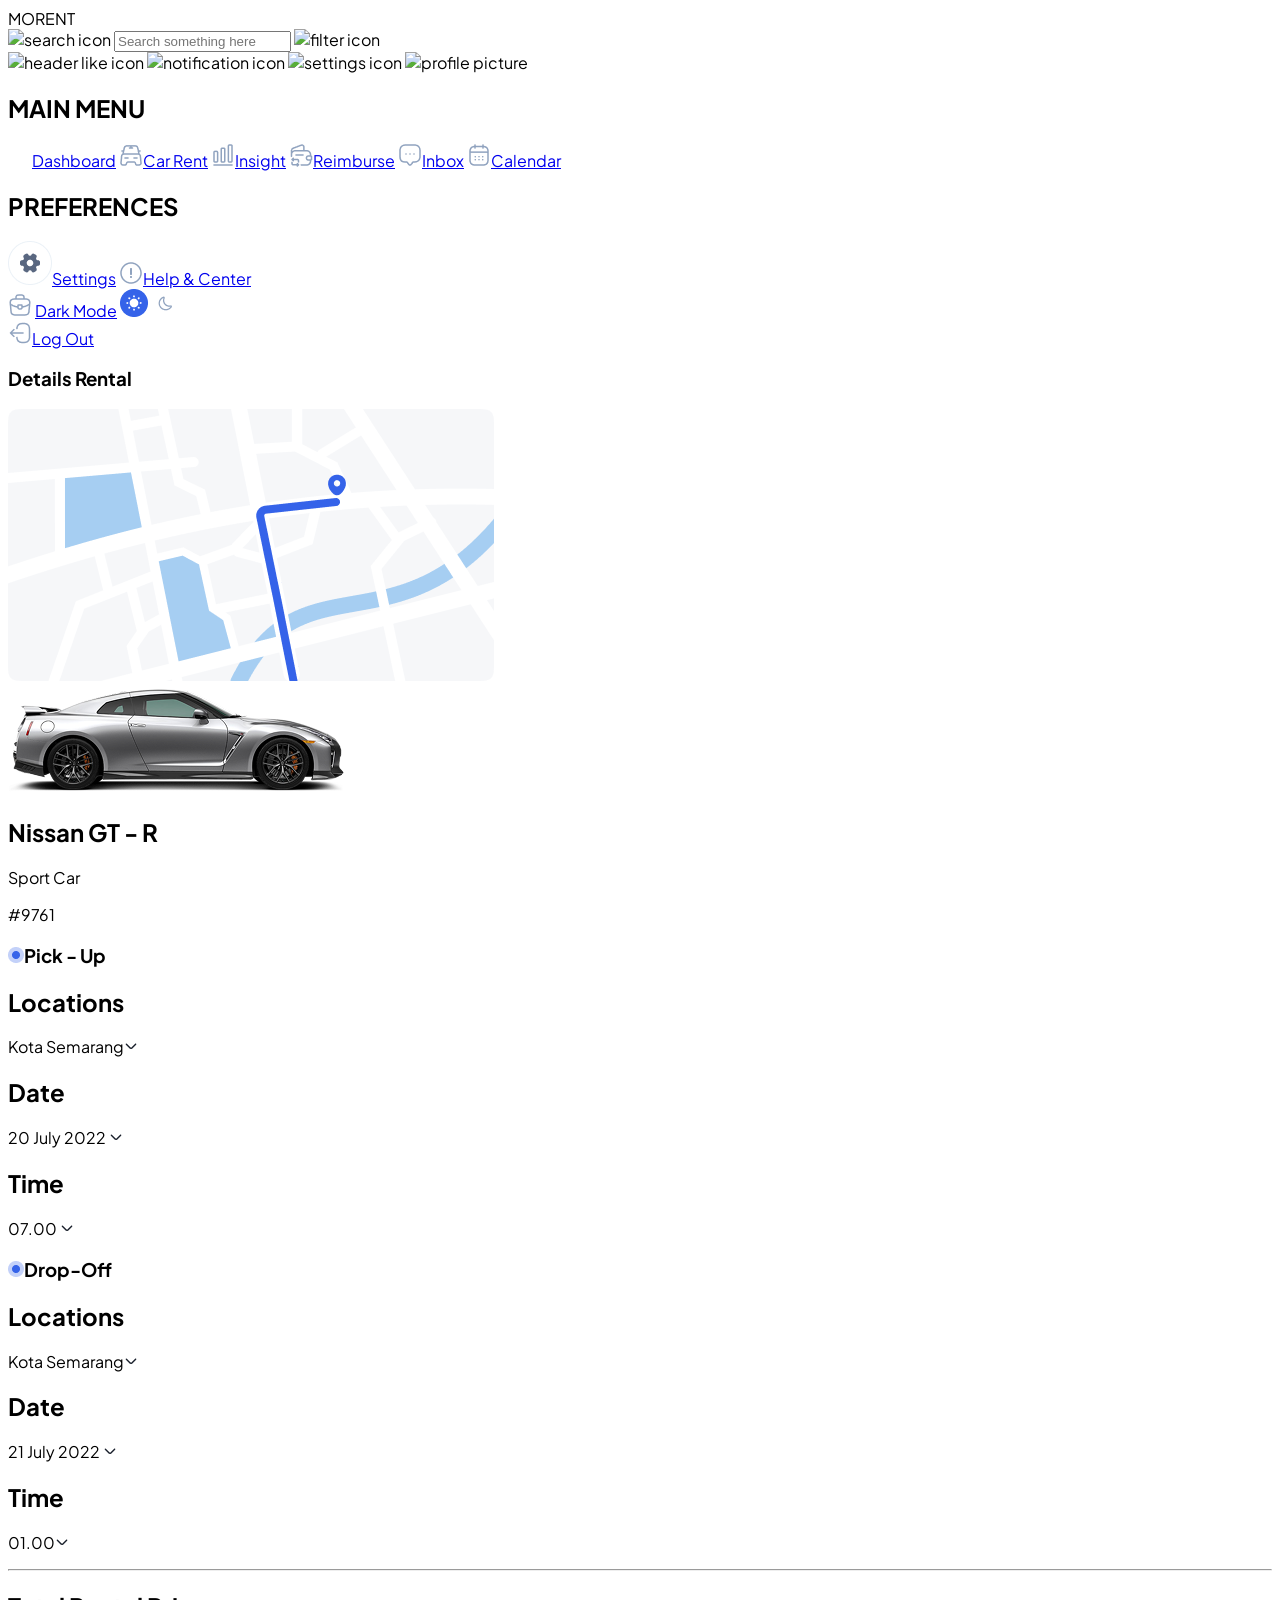
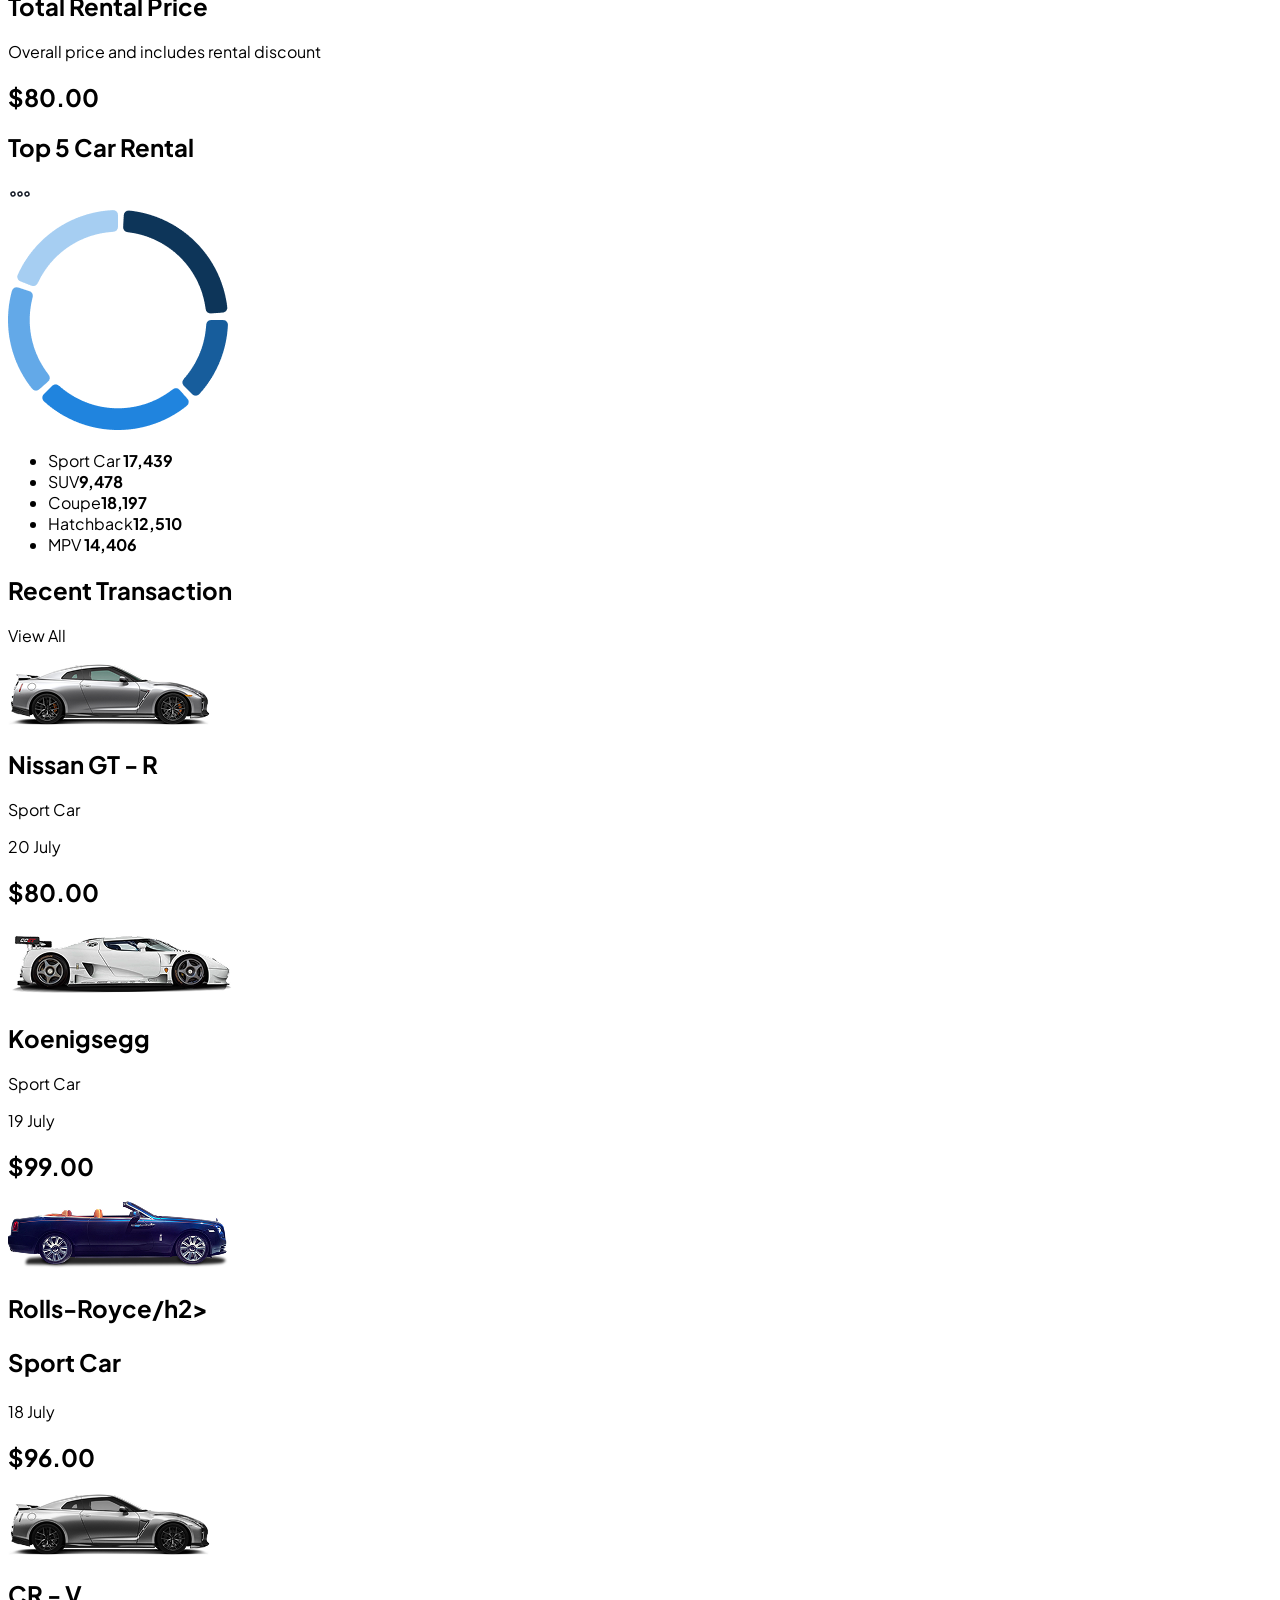
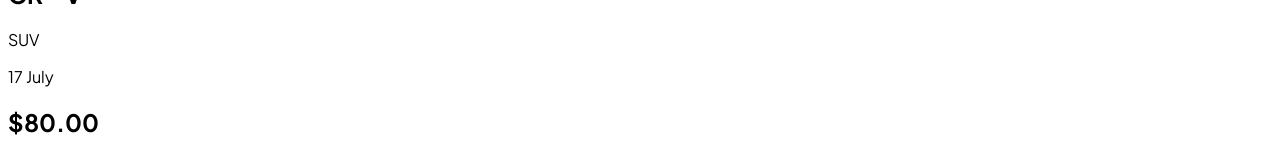
==== Dashboard Admin Car Rent/dashboard.html @ 106d6d9c "Feat: add skeleton dashboard html file" ====
<!DOCTYPE html>
<html lang="en">
<head>
    <meta charset="UTF-8">
    <meta name="viewport" content="width=device-width, initial-scale=1.0">
    <title>Dashboard Admin Car Rent</title>
    <link rel="preconnect" href="https://fonts.googleapis.com">
    <link rel="preconnect" href="https://fonts.gstatic.com" crossorigin>
    <link href="https://fonts.googleapis.com/css2?family=Plus+Jakarta+Sans:ital,wght@0,200..800;1,200..800&display=swap" rel="stylesheet">
    <link rel="stylesheet" href="style.css">
</head>
<body>
    <header class="header-navbar">
            <div class="logo">
                MORENT
            </div>
            <div class="search">
                <img src="assets/search-normal.png" alt="search icon" class="icon left">
                <input type="search" name="search" placeholder="Search something here" class="search-btn">
                <img src="assets/filter.png" alt="filter icon" class="icon right">
            </div>
            <div class="nav-icons">
                <img src="assets/AshLike.png" alt="header like icon">
                <img src="assets/Notification.png" alt="notification icon">
                <img src="assets/Settings.png" alt="settings icon">
                <img src="assets/Profil.png" alt="profile picture">
            </div>
        </header>

        <main>
            <section>
                <nav>
                    <div>
                        <h2>MAIN MENU</h2>
                        <a href="#"><img src="../assets/home.png" alt="Home">Dashboard</a>
                        <a href="#"><img src="../assets/navcar.png" alt="Car">Car Rent</a>
                        <a href="#"><img src="../assets/chart.png" alt="Chart">Insight</a>
                        <a href="#"><img src="../assets/empty-wallet-change.png" alt="Wallet">Reimburse</a>
                        <a href="#"><img src="../assets/message.png" alt="Message">Inbox</a>
                        <a href="#"><img src="../assets/calendar.png" alt="Calendar">Calendar</a>
                    </div>
                    
                    <div>
                        <h2>PREFERENCES</h2>
                        <a href="#"><img src="../assets/Settings.png" alt="Settings">Settings</a>
                        <a href="#"><img src="../assets/info-circle.png" alt="Information">Help &amp; Center</a>
                        <div>
                            <img src="../assets/briefcase.png" alt="Case">
                            <a href="#">Dark Mode</a>
                            <img src="../assets/Group 427320607.png" alt="">
                            <img src="../assets/Group 427320608.png" alt="">
                        </div>
                    </div>
                    <a href="#"><img src="../assets/logout.png" alt="Logout">Log Out</a>
                </nav>

                <div>
                    <h3>Details Rental</h3>
                    <img src="../assets/Maps.png" alt="Map">
                    <div class="car-model">
                        <div class="nissan-car">
                            <img src="../assets/image8.png" alt="Car">
                        </div>
                        <div class="sport-car">
                            <h2>Nissan GT - R</h2>
                            <p>Sport Car</p>
                        </div>
                        #9761
                    </div>
                     <div class="pick-up">
                            <h3><img src="../assets/mark.png" alt="pick up sign">Pick - Up</h3>
                            <div class="sub-pickup">
                                <div>
                                    <h2>Locations</h2>
                                    <p>Kota Semarang<img src="../assets/arrow-down.png" alt="arrow down"></p>
                                </div>
                                    <div class="divider"></div>
                                <div>
                                    <h2>Date</h2>
                                    <p>20 July 2022 <img src="../assets/arrow-down.png" alt="arrow down"></p>
                                </div>
                                    <div class="divider"></div>
                                <div>
                                    <h2>Time</h2>
                                    <p>07.00 <img src="../assets/arrow-down.png" alt="arrow down"></p>
                                </div>
                            </div>
                        </div>

                <div class="drop-off">
                    <h3><img src="../assets/mark.png" alt="pick up sign">Drop-Off</h3>
                    <div class="sub-pickup">
                        <div>
                            <h2>Locations</h2>
                            <p>Kota Semarang<img src="../assets/arrow-down.png" alt="arrow down"></p>
                        </div>
                            <div class="divider"></div>
                        <div>
                            <h2>Date</h2>
                            <p>21 July 2022 <img src="../assets/arrow-down.png" alt="arrow down"></p>
                        </div>
                            <div class="divider"></div>
                        <div>
                            <h2>Time</h2>
                            <p>01.00<img src="../assets/arrow-down.png" alt="arrow down"></p>
                        </div>
                </div>
             </div>
             <hr>

             <div class="rent-price">
                <div class="discount">
                    <h2>Total Rental Price</h2>
                    <p>Overall price and includes rental discount</p>
                </div>
                <h2>$80.00</h2>
             </div>
             </div>

             <div class="top5-car-rental">
                <div class="top5">
                    <h2>Top 5 Car Rental</h2>
                    <img src="../assets/more.png" alt="More option dots">
                </div>
                <div class="top-car">
                    <img src="../assets/Chart2.png" alt="Chart" class="chart-img">
                    <div>
                        <ul class="content">
                            <li><span class="dot sport"></span>Sport Car <strong>17,439</strong></li>
                            <li><span class="dot SUV"></span>SUV<strong>9,478</strong></li>
                            <li><span class="dot coupe"></span>Coupe<strong>18,197</strong></li>
                            <li><span class="dot hatch"></span>Hatchback<strong>12,510</strong></li>
                            <li><span class="dot mpv"></span>MPV <strong>14,406</strong></li>
                        </ul>
                    </div>
                </div>
            </div>

            <div>
                <div class="rec-trans">
                    <h2>Recent Transaction</h2>
                    <p class="view">View All</p>
                </div>
                <div class="rented-cars">
                    <div>
                        <div>
                            <img src="../assets/car2.png" alt="Nissan">
                        </div>
                        <div>
                            <h2>Nissan GT - R</h2>
                            <p>Sport Car</p>
                        </div>
                        <div>
                            <p>20 July</p>
                            <h2>$80.00</h2>
                        </div>
                    </div>
                    <div>
                        <div>
                            <img src="../assets/car.png" alt="Koenigsegg">
                        </div>
                        <div>
                            <h2>Koenigsegg</h2>
                            <p>Sport Car</p>
                        </div>
                        <div>
                            <p>19 July</p>
                            <h2>$99.00</h2>
                        </div>
                    </div>
                    <div>
                        <div>
                            <img src="../assets/Car3.png" alt="Rolls-Royce">
                        </div>
                        <div>
                            <h2>Rolls-Royce/h2>
                            <p>Sport Car</p>
                        </div>
                        <div>
                            <p>18 July</p>
                            <h2>$96.00</h2>
                        </div>
                    </div>
                    <div>
                        <div>
                            <img src="../assets/Car4.png" alt="CR-V">
                        </div>
                        <div>
                            <h2>CR - V</h2>
                            <p>SUV</p>
                        </div>
                        <div>
                            <p>17 July</p>
                            <h2>$80.00</h2>
                        </div>
                    </div>
                </div>
            </div>
            </section>
      </main>
</body>
</html>
---- Dashboard Admin Car Rent/style.css ----
body {
  font-family: "Plus Jakarta Sans", sans-serif;
}
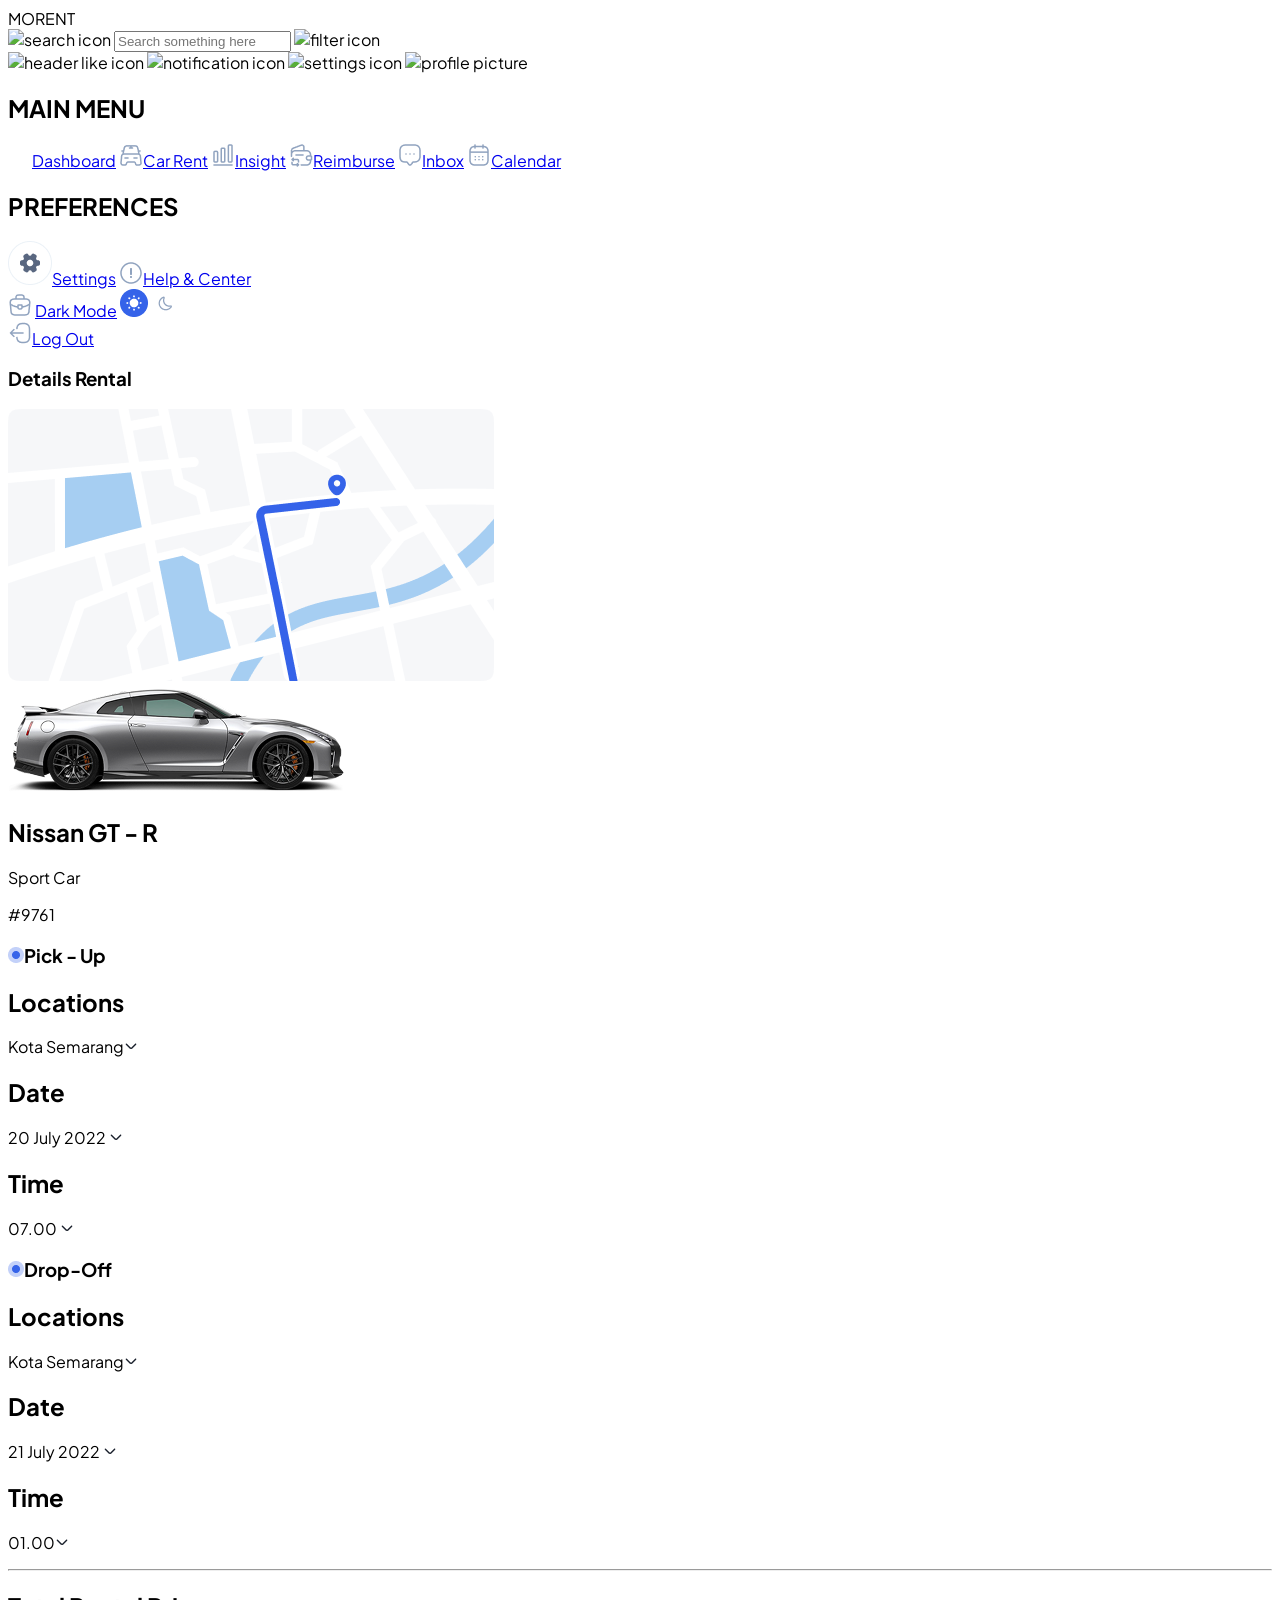
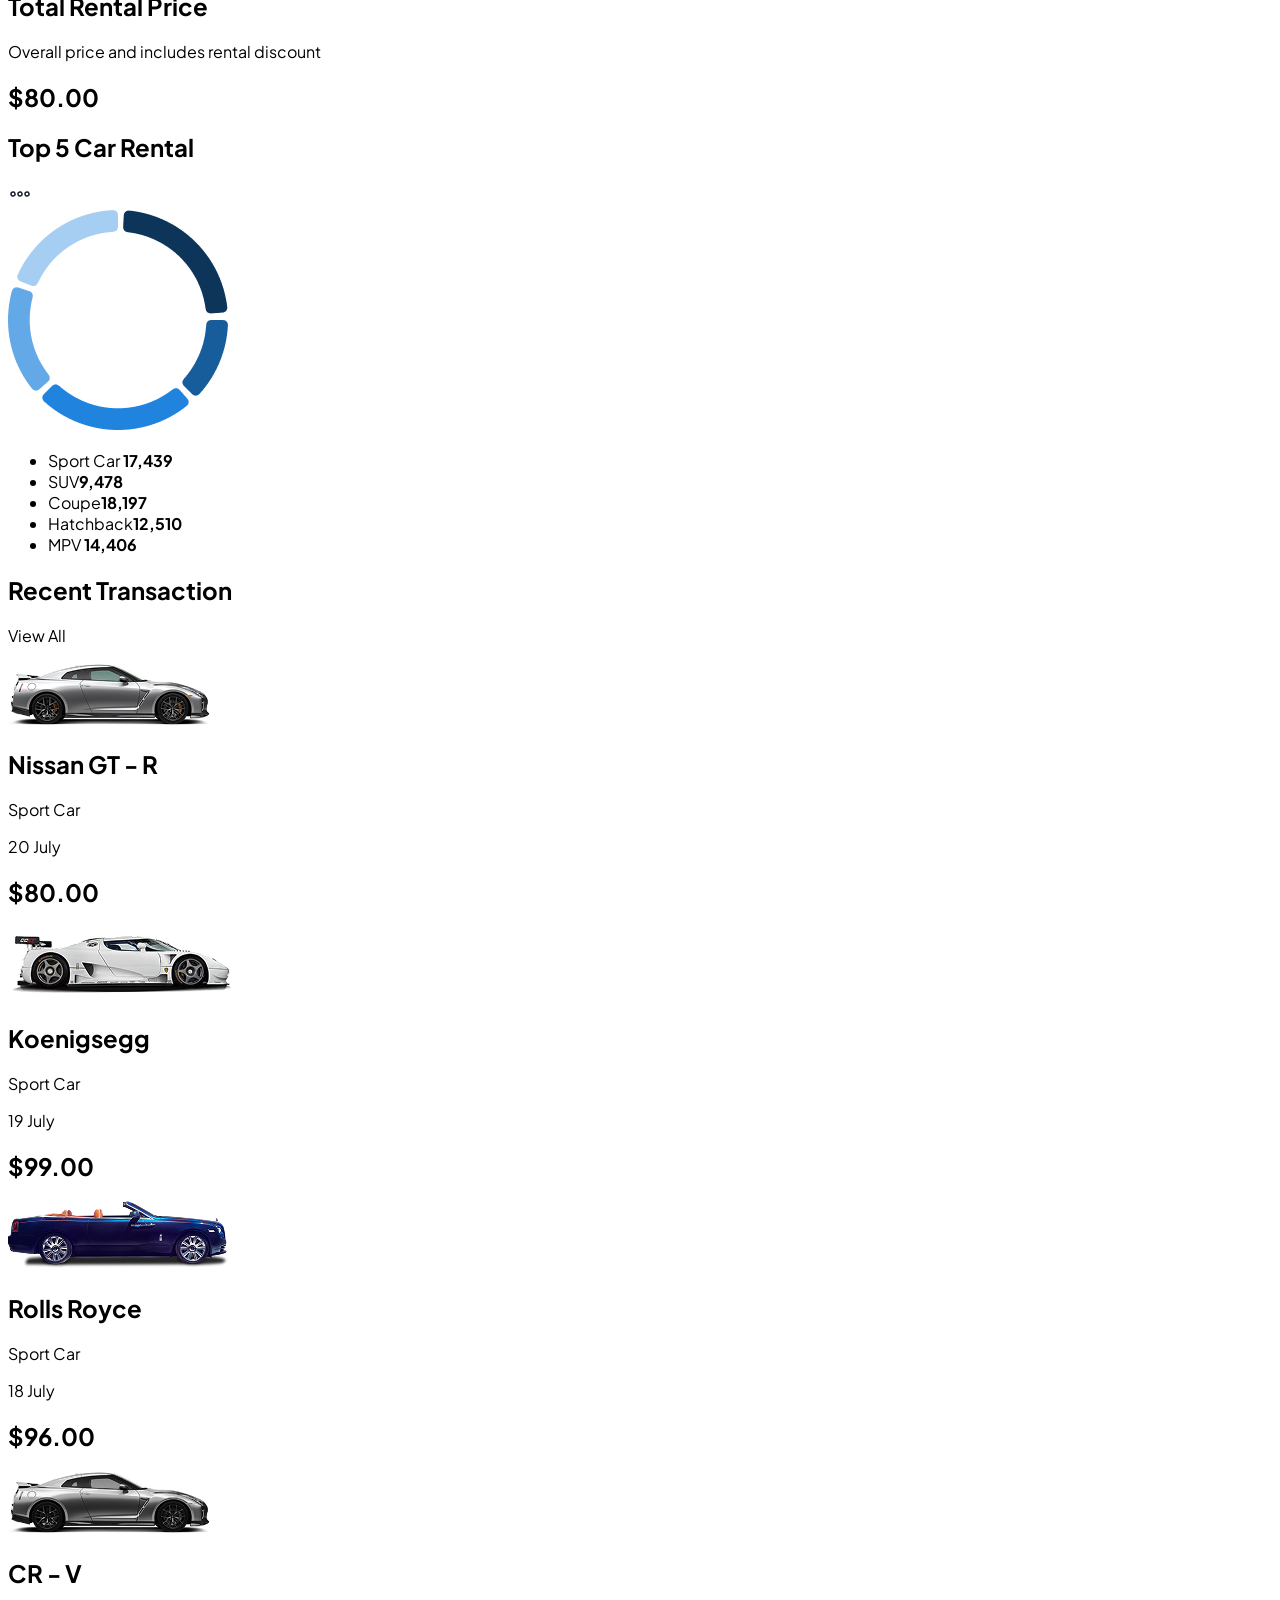
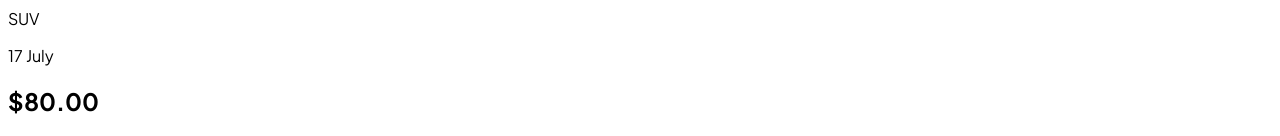
==== commit c745621e: "Feat: adjust class name on L130 of dashboard" ====
--- a/Dashboard Admin Car Rent/dashboard.html
+++ b/Dashboard Admin Car Rent/dashboard.html
@@ -127,7 +127,7 @@
                     <div>
                         <ul class="content">
                             <li><span class="dot sport"></span>Sport Car <strong>17,439</strong></li>
-                            <li><span class="dot SUV"></span>SUV<strong>9,478</strong></li>
+                            <li><span class="dot suv"></span>SUV<strong>9,478</strong></li>
                             <li><span class="dot coupe"></span>Coupe<strong>18,197</strong></li>
                             <li><span class="dot hatch"></span>Hatchback<strong>12,510</strong></li>
                             <li><span class="dot mpv"></span>MPV <strong>14,406</strong></li>
@@ -173,7 +173,7 @@
                             <img src="../assets/Car3.png" alt="Rolls-Royce">
                         </div>
                         <div>
-                            <h2>Rolls-Royce/h2>
+                            <h2>Rolls Royce</h2>
                             <p>Sport Car</p>
                         </div>
                         <div>
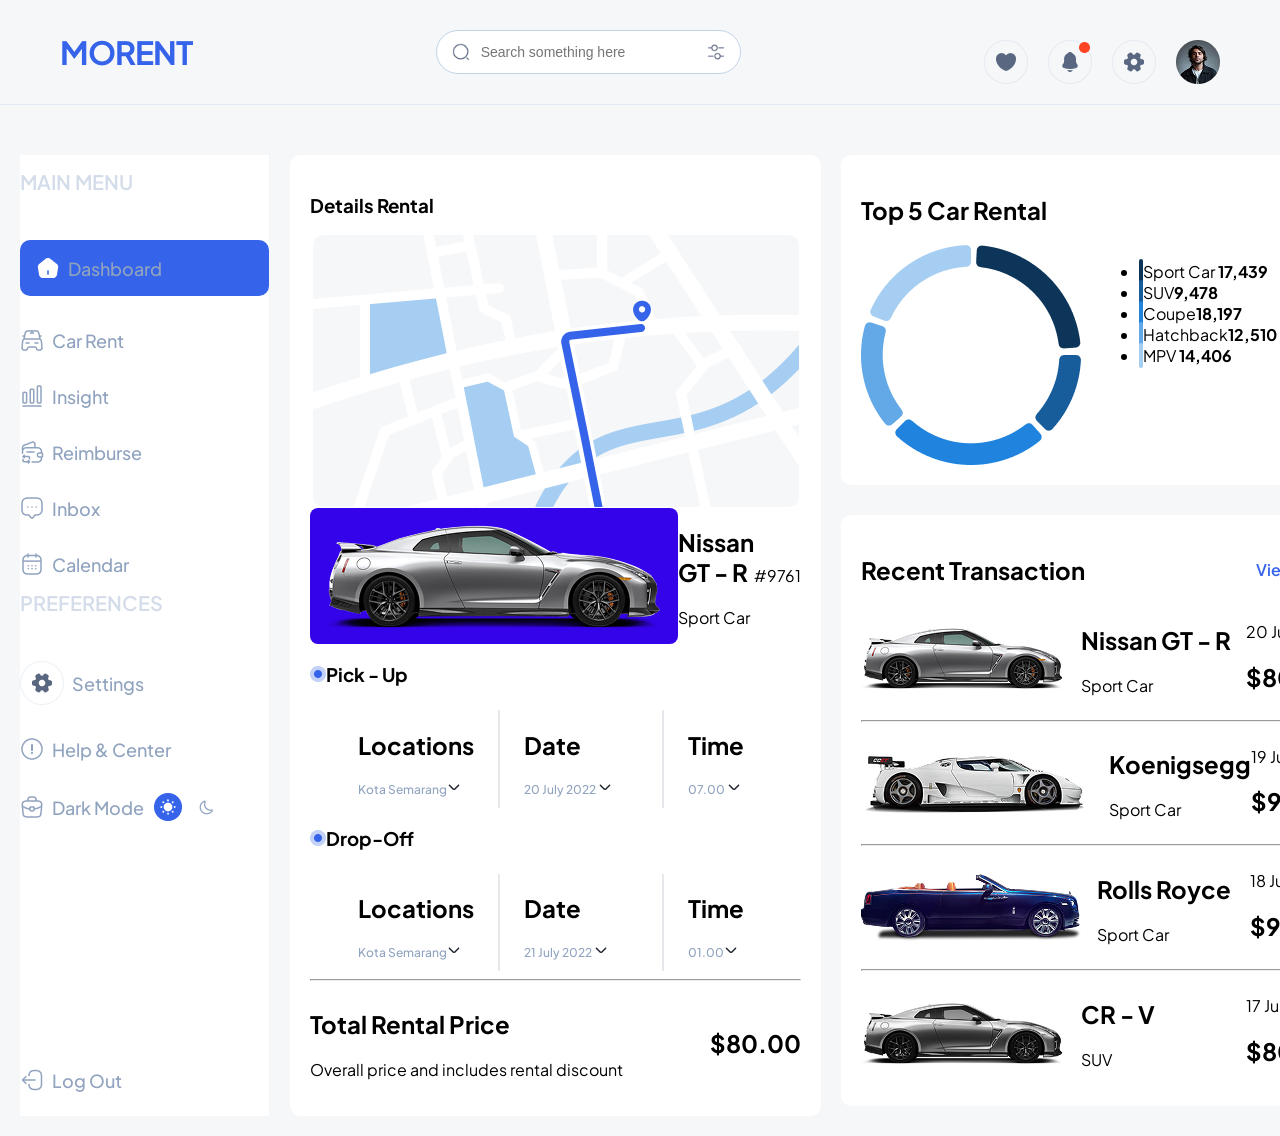
==== commit 220de8fa: "Feat: adds styling to dashboard page" ====
--- a/Dashboard Admin Car Rent/dashboard.html
+++ b/Dashboard Admin Car Rent/dashboard.html
@@ -15,24 +15,24 @@
                 MORENT
             </div>
             <div class="search">
-                <img src="assets/search-normal.png" alt="search icon" class="icon left">
+                <img src="../assets/search-normal.png" alt="search icon" class="icon left">
                 <input type="search" name="search" placeholder="Search something here" class="search-btn">
-                <img src="assets/filter.png" alt="filter icon" class="icon right">
+                <img src="../assets/filter.png" alt="filter icon" class="icon right">
             </div>
             <div class="nav-icons">
-                <img src="assets/AshLike.png" alt="header like icon">
-                <img src="assets/Notification.png" alt="notification icon">
-                <img src="assets/Settings.png" alt="settings icon">
-                <img src="assets/Profil.png" alt="profile picture">
+                <img src="../assets/AshLike.png" alt="header like icon">
+                <img src="../assets/Notification.png" alt="notification icon">
+                <img src="../assets/Settings.png" alt="settings icon">
+                <img src="../assets/Profil.png" alt="profile picture">
             </div>
         </header>
 
         <main>
-            <section>
-                <nav>
-                    <div>
+            <section class="dashboard-cont">
+                <nav class="navbar">
+                    <div class="main-menu">
                         <h2>MAIN MENU</h2>
-                        <a href="#"><img src="../assets/home.png" alt="Home">Dashboard</a>
+                        <a href="#" class="dash-menu"><img src="../assets/home.png" alt="Home">Dashboard</a>
                         <a href="#"><img src="../assets/navcar.png" alt="Car">Car Rent</a>
                         <a href="#"><img src="../assets/chart.png" alt="Chart">Insight</a>
                         <a href="#"><img src="../assets/empty-wallet-change.png" alt="Wallet">Reimburse</a>
@@ -40,23 +40,26 @@
                         <a href="#"><img src="../assets/calendar.png" alt="Calendar">Calendar</a>
                     </div>
                     
-                    <div>
+                    <div class="preferences">
                         <h2>PREFERENCES</h2>
                         <a href="#"><img src="../assets/Settings.png" alt="Settings">Settings</a>
                         <a href="#"><img src="../assets/info-circle.png" alt="Information">Help &amp; Center</a>
-                        <div>
-                            <img src="../assets/briefcase.png" alt="Case">
-                            <a href="#">Dark Mode</a>
+                        <div class="dark-mode">
+                            <a href="#"><img src="../assets/briefcase.png" alt="Case">Dark Mode</a>
                             <img src="../assets/Group 427320607.png" alt="">
                             <img src="../assets/Group 427320608.png" alt="">
                         </div>
                     </div>
-                    <a href="#"><img src="../assets/logout.png" alt="Logout">Log Out</a>
+                    <div class="logout">
+                        <a href="#"><img src="../assets/logout.png" alt="Logout">Log Out</a>
+                    </div>
                 </nav>
 
-                <div>
+                <div class="rent-details">
                     <h3>Details Rental</h3>
-                    <img src="../assets/Maps.png" alt="Map">
+                    <div class="img-details">
+                        <img src="../assets/Maps.png" alt="Map">
+                    </div>
                     <div class="car-model">
                         <div class="nissan-car">
                             <img src="../assets/image8.png" alt="Car">
@@ -65,7 +68,7 @@
                             <h2>Nissan GT - R</h2>
                             <p>Sport Car</p>
                         </div>
-                        #9761
+                        <span>#9761</span>
                     </div>
                      <div class="pick-up">
                             <h3><img src="../assets/mark.png" alt="pick up sign">Pick - Up</h3>
@@ -116,82 +119,90 @@
                 <h2>$80.00</h2>
              </div>
              </div>
-
-             <div class="top5-car-rental">
-                <div class="top5">
-                    <h2>Top 5 Car Rental</h2>
-                    <img src="../assets/more.png" alt="More option dots">
-                </div>
-                <div class="top-car">
-                    <img src="../assets/Chart2.png" alt="Chart" class="chart-img">
-                    <div>
-                        <ul class="content">
-                            <li><span class="dot sport"></span>Sport Car <strong>17,439</strong></li>
-                            <li><span class="dot suv"></span>SUV<strong>9,478</strong></li>
-                            <li><span class="dot coupe"></span>Coupe<strong>18,197</strong></li>
-                            <li><span class="dot hatch"></span>Hatchback<strong>12,510</strong></li>
-                            <li><span class="dot mpv"></span>MPV <strong>14,406</strong></li>
-                        </ul>
-                    </div>
-                </div>
-            </div>
-
-            <div>
-                <div class="rec-trans">
-                    <h2>Recent Transaction</h2>
-                    <p class="view">View All</p>
-                </div>
-                <div class="rented-cars">
-                    <div>
-                        <div>
-                            <img src="../assets/car2.png" alt="Nissan">
-                        </div>
-                        <div>
-                            <h2>Nissan GT - R</h2>
-                            <p>Sport Car</p>
-                        </div>
-                        <div>
-                            <p>20 July</p>
-                            <h2>$80.00</h2>
-                        </div>
-                    </div>
-                    <div>
-                        <div>
-                            <img src="../assets/car.png" alt="Koenigsegg">
-                        </div>
-                        <div>
-                            <h2>Koenigsegg</h2>
-                            <p>Sport Car</p>
-                        </div>
-                        <div>
-                            <p>19 July</p>
-                            <h2>$99.00</h2>
-                        </div>
-                    </div>
-                    <div>
-                        <div>
-                            <img src="../assets/Car3.png" alt="Rolls-Royce">
-                        </div>
-                        <div>
-                            <h2>Rolls Royce</h2>
-                            <p>Sport Car</p>
-                        </div>
-                        <div>
-                            <p>18 July</p>
-                            <h2>$96.00</h2>
-                        </div>
-                    </div>
-                    <div>
-                        <div>
-                            <img src="../assets/Car4.png" alt="CR-V">
-                        </div>
-                        <div>
-                            <h2>CR - V</h2>
-                            <p>SUV</p>
-                        </div>
-                        <div>
-                            <p>17 July</p>
-                            <h2>$80.00</h2>
+            <div class="right-content">
+                <div class="top5-car-rental">
+                    <div class="top5">
+                        <h2>Top 5 Car Rental</h2>
+                        <img src="../assets/more.png" alt="More option dots">
+                    </div>
+                    <div class="top-car">
+                        <img src="../assets/Chart2.png" alt="Chart" class="chart-img">
+                        <div>
+                            <ul class="content">
+                                <li><span class="dot sport"></span>Sport Car <strong>17,439</strong></li>
+                                <li><span class="dot suv"></span>SUV<strong>9,478</strong></li>
+                                <li><span class="dot coupe"></span>Coupe<strong>18,197</strong></li>
+                                <li><span class="dot hatch"></span>Hatchback<strong>12,510</strong></li>
+                                <li><span class="dot mpv"></span>MPV <strong>14,406</strong></li>
+                            </ul>
+                        </div>
+                    </div>
+                </div>
+
+                <div class="transactions">
+                    <div class="rec-trans">
+                        <h2>Recent Transaction</h2>
+                        <p class="view-all">View All</p>
+                    </div>
+                    <div class="rented-cars">
+                        <div class="car-types">
+                            <div class="best-cars">
+                                <img src="../assets/car2.png" alt="Nissan">
+                                <div>
+                                    <h2>Nissan GT - R</h2>
+                                    <p>Sport Car</p>
+                                </div>
+                            </div>
+                            
+                            <div>
+                                <p>20 July</p>
+                                <h2>$80.00</h2>
+                            </div>
+                        </div>
+                        <hr>
+                        <div class="car-types">
+                            <div class="best-cars">
+                                <img src="../assets/car.png" alt="Koenigsegg">
+                                <div>
+                                    <h2>Koenigsegg</h2>
+                                    <p>Sport Car</p>
+                                </div>
+                            </div>
+                            
+                            <div>
+                                <p>19 July</p>
+                                <h2>$99.00</h2>
+                            </div>
+                        </div>
+                        <hr>
+                        <div class="car-types">
+                            <div class="best-cars">
+                                <img src="../assets/Car3.png" alt="Rolls-Royce">
+                                 <div>
+                                    <h2>Rolls Royce</h2>
+                                    <p>Sport Car</p>
+                                </div>
+                            </div>
+                           
+                            <div>
+                                <p>18 July</p>
+                                <h2>$96.00</h2>
+                            </div>
+                        </div>
+                        <hr>
+                        <div class="car-types">
+                            <div class="best-cars">
+                                <img src="../assets/Car4.png" alt="CR-V">
+                                 <div>
+                                    <h2>CR - V</h2>
+                                    <p>SUV</p>
+                                 </div>
+                            </div>
+                           
+                            <div>
+                                <p>17 July</p>
+                                <h2>$80.00</h2>
+                            </div>
                         </div>
                     </div>
                 </div>
--- a/Dashboard Admin Car Rent/style.css
+++ b/Dashboard Admin Car Rent/style.css
@@ -1,3 +1,268 @@
+* {
+  box-sizing: border-box;
+}
+
 body {
   font-family: "Plus Jakarta Sans", sans-serif;
-}
+  background-color: #f6f7f9;
+  margin: 0;
+}
+
+.header-navbar {
+  display: flex;
+  align-items: center;
+  padding: 20px 60px;
+  justify-content: space-between;
+  gap: 2px;
+  border-bottom: 1px solid #c3d4e966;
+  margin-bottom: 30px;
+}
+
+.nav-icons {
+  display: flex;
+  gap: 20px;
+  margin-top: 20px;
+}
+
+.logo {
+  font-weight: 700;
+  font-size: 32px;
+  letter-spacing: -0.03em;
+  color: #3563e9;
+}
+
+.search {
+  position: relative;
+  max-width: 400px;
+}
+
+.search input {
+  width: 100%;
+  padding: 0 44px;
+  padding-left: 44px;
+  padding-right: 84px;
+  border: 1px solid #c3d4e9;
+  border-radius: 70px;
+  font-size: 14px;
+  height: 44px;
+}
+
+.search .icon {
+  position: absolute;
+  top: 50%;
+  transform: translateY(-50%);
+  width: 18px;
+  height: 18px;
+}
+
+.search .icon.left {
+  left: 16px;
+}
+
+.search .icon.right {
+  right: 16px;
+}
+
+.dashboard-cont {
+  display: grid;
+  grid-template-columns: 250px 1fr 1fr;
+  gap: 20px;
+  padding: 20px;
+}
+
+.navbar {
+  display: flex;
+  flex-direction: column;
+  border-right: 1px solid #f3f5f7;
+  background-color: #fff;
+  height: auto;
+}
+
+.main-menu,
+.preferences {
+  display: flex;
+  flex-direction: column;
+  gap: 32px;
+}
+
+.main-menu a,
+.preferences a,
+.logout a {
+  text-decoration: none;
+  font-size: 18px;
+  font-weight: 500;
+  color: #90a3bf;
+}
+
+.main-menu h2,
+.preferences h2 {
+  font-weight: 600;
+  font-size: 20px;
+  line-height: 100%;
+  color: #94a7cb66;
+}
+
+a {
+  display: inline-flex;
+  align-items: center;
+  gap: 8px;
+}
+
+.dark-mode {
+  display: flex;
+  gap: 10px;
+}
+
+.dash-menu {
+  border-radius: 10px;
+  padding: 16px;
+  background-color: #3563e9;
+  color: white;
+}
+
+.logout {
+  gap: 12px;
+  margin-top: auto;
+  margin-bottom: 20px;
+}
+
+.car-model {
+  display: flex;
+  justify-content: space-between;
+  align-items: center;
+}
+
+.nissan-car {
+  display: flex;
+  justify-content: center;
+  align-items: center;
+  padding: 14px;
+  background-color: #3503e9;
+  border-radius: 8px;
+}
+
+.sub-pickup {
+  display: grid;
+  grid-template-columns: 1fr auto 1fr auto 1fr;
+  align-items: stretch;
+  margin-top: 24px;
+  padding-left: 48px;
+  gap: 24px;
+  flex-wrap: wrap;
+}
+
+.divider {
+  width: 2px;
+  background: #e6e8ec;
+}
+
+.sub-pickup p {
+  font-weight: 500;
+  font-size: 12px;
+  line-height: 100%;
+  color: #90a3bf;
+}
+
+.rent-price {
+  display: flex;
+  justify-content: space-between;
+  align-items: center;
+}
+
+.rent-details {
+  border-radius: 10px;
+  background-color: #fff;
+  padding: 20px;
+  height: fit-content;
+}
+
+.img-details {
+  display: flex;
+  justify-content: center;
+  align-items: center;
+}
+
+.right-content {
+  display: grid;
+  grid-template-rows: auto auto;
+  gap: 20px;
+    
+}
+
+.top5-car-rental {
+  border-radius: 10px;
+  background-color: #fff;
+  padding: 20px;
+  height: fit-content;
+}
+
+.top5 {
+  display: flex;
+  justify-content: space-between;
+  align-items: center;
+}
+
+.top-car {
+  display: grid;
+  grid-template-columns: 1fr 1fr;
+}
+
+.transactions {
+  border-radius: 10px;
+  padding: 20px;
+  background-color: #fff;
+  height: fit-content;
+}
+
+.view-all {
+  border-radius: 4px;
+  padding: 0 20px;
+  gap: 8px;
+  font-weight: 600;
+  font-size: 16px;
+  line-height: 100%;
+  color: #3563e9;
+}
+
+.rec-trans {
+  display: flex;
+  justify-content: space-between;
+  align-items: center;
+}
+
+.car-types {
+  display: flex;
+  justify-content: space-between;
+  align-items: center;
+}
+
+.best-cars {
+  display: flex;
+  gap: 16px;
+  align-items: center;
+}
+
+.dot {
+  border-radius: 70px;
+  padding: 2px;
+}
+
+.sport {
+  background-color: #0d3559;
+}
+
+.suv {
+  background-color: #175d9c;
+}
+
+.coupe {
+  background-color: #2185de;
+}
+
+.hatch {
+  background-color: #63a9e8;
+}
+
+.mpv {
+  background-color: #a6cef2;
+}
